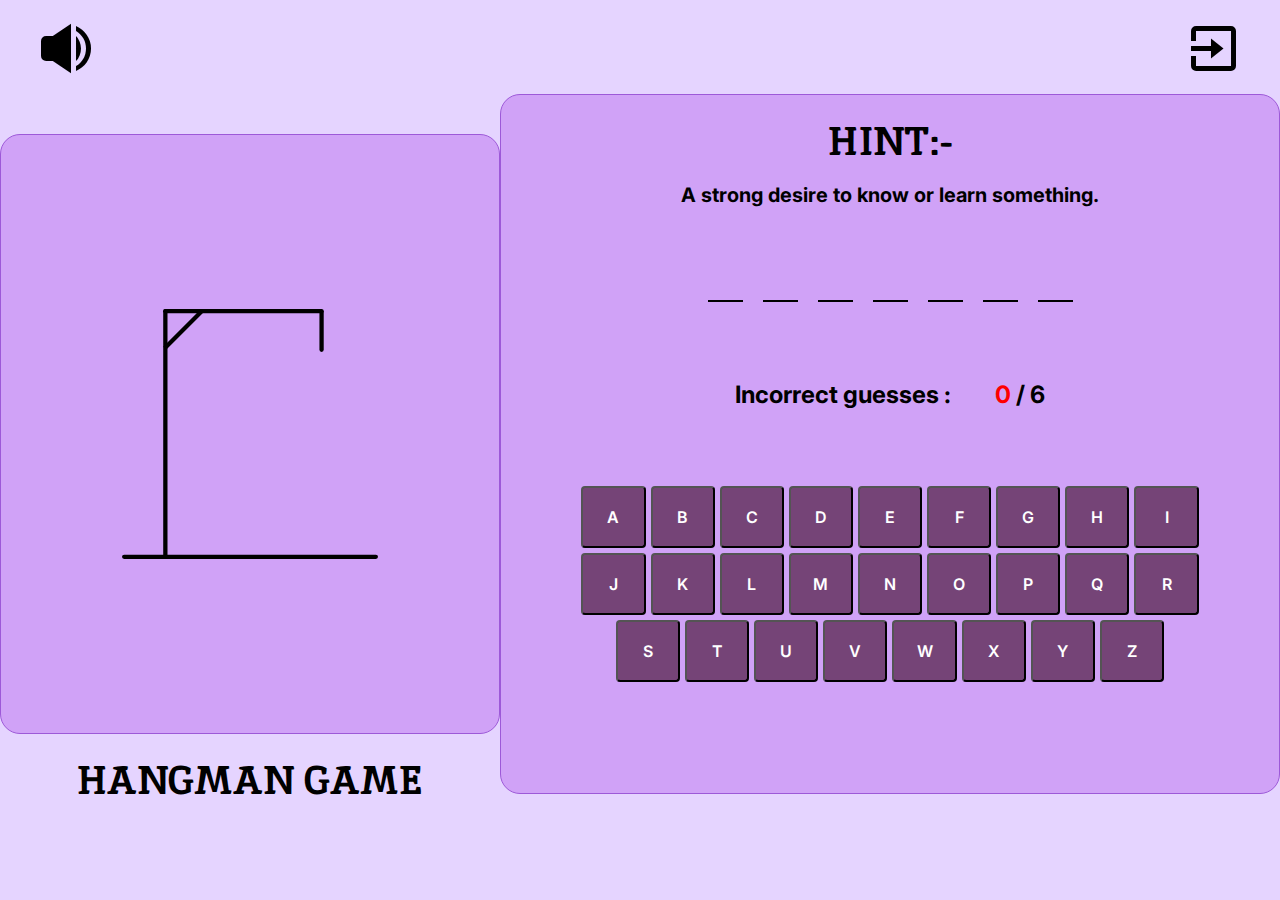
==== game.html @ b2bd3c47 "hangman game" ====
<!DOCTYPE html>
<html lang="en">
<head>
    <meta charset="UTF-8">
    <meta name="viewport" content="width=device-width, initial-scale=1.0">
    <title>Document</title>
    <link rel="stylesheet" href="./style.css">
    <link href='https://unpkg.com/boxicons@2.1.4/css/boxicons.min.css' rel='stylesheet'>
</head>
<body>

    <!-- result-page  -->


    <!-- wrong answer -->
    <div id="wrong-answer" class="result-pg">
        <div class="result">
            <img src="./images/lost.gif" alt="">
            <h1>YOU LOST !!</h1>
            <h2>Correct word was : <span id="answer">Curiosity</span></h2>
            <div class="result-option">
                <div>
                    <img class="replay-btn" src="./assets/play-button.png" alt="">
                    <h3>REPLAY</h3>
                </div>
                <div>
                    <img class="home-btn" src="./assets/exit.png" alt="">
                    <h3>MAIN PAGE</h3>
                </div>
                
            </div>
        </div>
    </div> 



    <!-- right answer -->
    <div id="right-answer" class="result-pg">
        <div class="result">
            <img src="./images/victory.gif" alt="">
            <h1>YOU  WON !!!</h1>
            <h2>You guessed the right word : <span id="answer">Curiosity</span></h2>
            <div class="result-option">
                <div>
                    <img class="replay-btn" src="./assets/play-button.png" alt="">
                    <h3>REPLAY</h3>
                </div>
                <div>
                    <img class="home-btn" src="./assets/exit.png" alt="">
                    <h3>MAIN PAGE</h3>
                </div>
            </div>
        </div>
    </div>

    






    <!--   main-page   -->
    <div class="container">
        <i class='bx bxs-volume-full'></i>
        <i class='bx bx-exit'></i>
        <div class="semi-container">
            <div>
                <div class=" box1 boxs">
                    <img src="./images/hangman-0.svg" alt="">
                </div>
                <h1>HANGMAN GAME</h1>

            </div>
            
            <div class=" box2 boxs">
                <h1>HINT:-</h1>
                <p id="hint-input">A strong desire to know or learn something.</p>
                <ul class="input-word">
                    <li class="letter"></li>
                    <li class="letter"></li>
                    <li class="letter"></li>
                    <li class="letter"></li>
                    <li class="letter"></li>
                    <li class="letter"></li>
                    <li class="letter"></li>
                </ul>
                <h2 class="chance-left">
                    Incorrect guesses :<span id="guess-left"> 0 </span> / 6
                </h2>
                <div class="keyboard">
                    <button>A</button><button>B</button><button>C</button><button>D</button><button>E</button><button>F</button><button>G</button><button>H</button><button>I</button><button>J</button><button>K</button><button>L</button><button>M</button><button>N</button><button>O</button><button>P</button><button>Q</button><button>R</button><button>S</button><button>T</button><button>U</button><button>V</button><button>W</button><button>X</button></button><button>Y</button><button>Z</button>
                    
                </div>
            </div>
        </div>
        
    </div> 
    <script src="./game.js"></script>

    
</body>
</html>
---- style.css ----
@import url('https://fonts.googleapis.com/css2?family=Inter:wght@300&display=swap');
@import url('https://fonts.googleapis.com/css2?family=Inika&display=swap');
*{
    margin: 0;
    padding: 0;
    box-sizing: border-box;
    font-family: 'Inter', sans-serif;
}
body{
    background-color:  #E5D4FF;
}
nav{
    background-color:  #D0A2F7;
    border-bottom:1px solid #a46cd6 ;
    color: black;
    width: 100vw;
    height: 80px;
    display: flex;
    justify-content: space-between;
    align-items: center;
    padding-inline: 5%;
}
.bx{
    padding: 10px;
}
.settings .bx{
    font-size: 40px;
    padding-inline: 2vw;
}

.light-theme{
    padding: 20px;
    font-size: 25px;
    display: flex;
}
.light-theme img{
    height: 40px;
}
#moon{
    padding: 5px;
    margin-left: 20px;
}
.logo{
    width: 430px;
    height: 430px;
    margin: auto;
    margin-top: 3vh;
    border-radius: 50%;
    border: 1px solid rgb(230, 169, 238);
}
.logo img{
    width: 100%;
    height: 100%;
    background-color: transparent;
    border-radius: 50%;
}
header h1{
    padding-top: 2vh;
    text-align: center;
    color: black;
    font-family: 'Inika', serif;
}
header .username{
    display: flex;
    justify-content: center ;
}
#edit-username{
    background-color:  #D0A2F7;
    border:1px solid #a46cd6 ;
    color: black;
    padding: 5px;
    margin-bottom: 6vh;
    padding-inline: 80px;
    font-size: 20px;
    margin-top: 20px;
    color: rgb(68, 66, 66);
    
}
.play-btn{
    display: flex;
    justify-content: center;
}
.bx-play-circle{
    font-size: 100px;
    color: black;
}
#play-border{
    background-color:  #D0A2F7;
    border:1px solid #a46cd6 ;
    height: 140px;
    width: 380px;
    margin: auto;
    border-radius: 20px;
    display: flex;
    align-items: center;
    justify-content: space-around;

}
#play-border img{
    height: 100px;
}
#play-border h1{
    font-size: 65px;
    font-weight:lighter;
    padding-bottom: 20px;
    font-family: 'Inika', serif;
    
}


 /* styling username input box */


.user-box-container{
    height: 100vh;
    width: 100vw;
    display: flex;
    justify-content: center;
    align-items: center;
    background-color: rgba(0, 0, 0, 0.788);
    position: absolute;
    display: none;
}
.user-box{
    width: 50vmax;
    height: 330px;
    display: flex;
    flex-direction: column;
    justify-content: space-around;
    background-color:  #D0A2F7;
    /* background-color:  rgba(255, 152, 255,0.753); */
    box-shadow: 0px 0px 10px 10px rgba(255, 101, 255, 0.753);
    padding-bottom: 30px;
    position: relative;
    border-radius: 10px;
}
.user-box label{
    text-align: center;
    padding: 15px;
    font-size: 40px;
}
.user-box input{
    width: 80%;
    height: 70px;
    margin-inline: 10%;
    border: 2px solid rgb(175, 175, 175);
    background-color: white;
    font-size: 25px;
    padding-left: 5%;
    border-radius: 10px;
    
}
#save{
    width: 80%;
    height: 70px;
    margin-inline: 10%;
    font-size: 25px;
    font-family: 'Inika', serif;
    border: 2px solid rgb(165, 165, 165);
    background-color:white;
    display: flex;
    align-items: center;
    justify-content: center;
    color: rgb(53, 51, 51);
    font-size: 45px;
    border-radius: 10px;
}
#cross-box{
    height: 60px;
    width: 80px;
    /* border: 1px solid #9453cc; */
    border-radius: 15%;
    position: absolute;
    top: 1vw;
    right: 1vw;
    /* background-color: #a46cd6; */
    background-color:  #E5D4FF;
    display: flex;
    align-items: center;
    justify-content: center;
    font-size: 35px;
}

/* styling game page */

.container{
    background-color:  #E5D4FF;
    height: 100vh;
    width: 100vw;
    display: flex;
    align-items: center;
    justify-content: center;
}
.container i{
    position: absolute;
    font-size: 60px;
    top: 1%;
}
.container .bxs-volume-full{
    left: 2%;
}
.container .bx-exit{
    right: 2%;
}
.semi-container{
    width: 100vw;
    display: flex;
    justify-content: space-around;
}
.boxs{
    border-radius: 20px;
    background-color:  #D0A2F7;
    border:1px solid #9d59d8 ;
    color: black;
}
.box1{
    height: 600px;
    width: 500px;
    margin-top: 40px;
    display: flex;
    align-items: center;
    justify-content: center;
    flex-wrap: wrap;

}
.box2{
    width: 900px;
    height: 700px;

}
.semi-container h1{
    text-align: center;
    padding-top: 20px;
    font-size: 40px;
    font-family: 'Inika', serif;
}
.box1 img{
    width: 20vw;
}
.box2 p{
    padding: 2%;
    font-size: 20px;
    font-weight: bold;
    text-align: center;
}
.chance-left{
    /* border: 2px solid red; */
    text-align: center;
}
.input-word{
    display: flex;
    justify-content: center;
    align-items: end;
    gap: 20px;
    list-style: none;
    /* border: 2px solid black; */
    margin-block: 10%;

}
.input-word .letter{
    border-bottom: 2px solid black;
    width: 35px;
    font-size: 25px;
    font-weight: 900;
    text-transform: uppercase;
    text-align: center; 
}

.keyboard {
    display: flex;  
    /* border: 2px solid red; */
    width: 80%;
    margin-inline: 10%;
    gap: 5px;   
    flex-wrap: wrap;   
    justify-content: center;
    margin-top: 10%;
    height: 28%;
    }
    
.keyboard button {
color: #fff;   
font-size: 1rem;   
font-weight: 600; 
cursor: pointer;   
outline: none;  
background:#754477; 
border-radius: 4px;
text-transform: uppercase;
width: calc(100% / 9 - 5px);
padding: 5px;
padding-block: 10px;
}














/* result page styling */

.result-pg{
    height: 100vh;
    width: 100vw;
    display: flex;
    justify-content: center;
    align-items: center;
    background-color: rgba(0, 0, 0, 0.788);
    position: absolute;
    display: none  ;
}
.result{
    width: 30vmax;
    height: 530px;
    background-color:  #D0A2F7;
    box-shadow: 0px 0px 10px 10px rgba(238, 21, 21, 0.753);
    padding-bottom: 30px;
    position: relative;
    border-radius: 10px;
}
.result img{
    height: 60%;
    width: 50%;
    margin-left: 25%;
}
.result h1{
    text-align: center;
    font-family: 'Inika', serif;
    padding-top: 5px;
    margin-left: 25px;
}
.result h2{
    text-align: center;
    margin-top: 5%;
}
h2 span{
    padding-left: 5%;
    color: red;
}
.result-option{
    padding-top: 5%;
    display: flex;
    align-items: center;
    justify-content: space-between;
    padding-inline: 5%;
}
.result-option img{
    height: 60px;
    width: 60px;
}
.result-option h3{
    padding-inline: 20px;
}

/* right answer result page */

#right-answer{
    display: none;
}
#right-answer span{
    color: rgb(13, 148, 13);
}
#right-answer .result{
    box-shadow: 0px 0px 10px 10px rgba(98, 245, 130, 0.753);
}







 


















/* styling instruction page */
.rule-page{
    height: 100vh;
    width: 100vw;
}
.heading-nav{
    width: 100vw;
    /* border: 2px solid red; */
    margin: auto;
    display: flex;
    justify-content: end;
    padding-block: 2vw;
    background-color:  #D0A2F7;
    position: relative;
}
.heading-nav .bx-info-circle {
    font-size: 90px;
    background-color:#E5D4FF;
    border: 1px solid  #D0A2F7;
    position: absolute;
    bottom:-6vh;
    left: 6vw;
}
.head{
  
    display: flex;
    justify-content: center;
    align-items: center;
    /* padding-inline: 5vw; */
    font-size: 70px;
    font-family: 'Inika', serif;

}
.exit{
    display: flex;
    flex-direction: column;
    justify-content: center;
    align-items: center;
}
.exit i{
    font-size: 70px;
}
.list-bx{
    border:1px solid #a46cd6 ;
    background-color:  #D0A2F7;
    border-radius: 30px;
    padding: 4vw;
    margin: 20px;
}
.info-box{
    margin-top: 15vh;
    padding-inline: 5vw;
}
.info-box .box{
    display: flex;
    justify-content: space-around;
    flex-wrap: wrap;
    font-size: 31px;
    width: 90vw;
    padding: 20px;
}
.info-box h1{
    border:1px solid #a46cd6 ;
    background-color:  #ae66e0;
    box-shadow: 0px 0px 10px 10px rgba(184, 47, 226, 0.753);
    padding: 1vw;
    border-radius: 20px;
    width: fit-content;
}
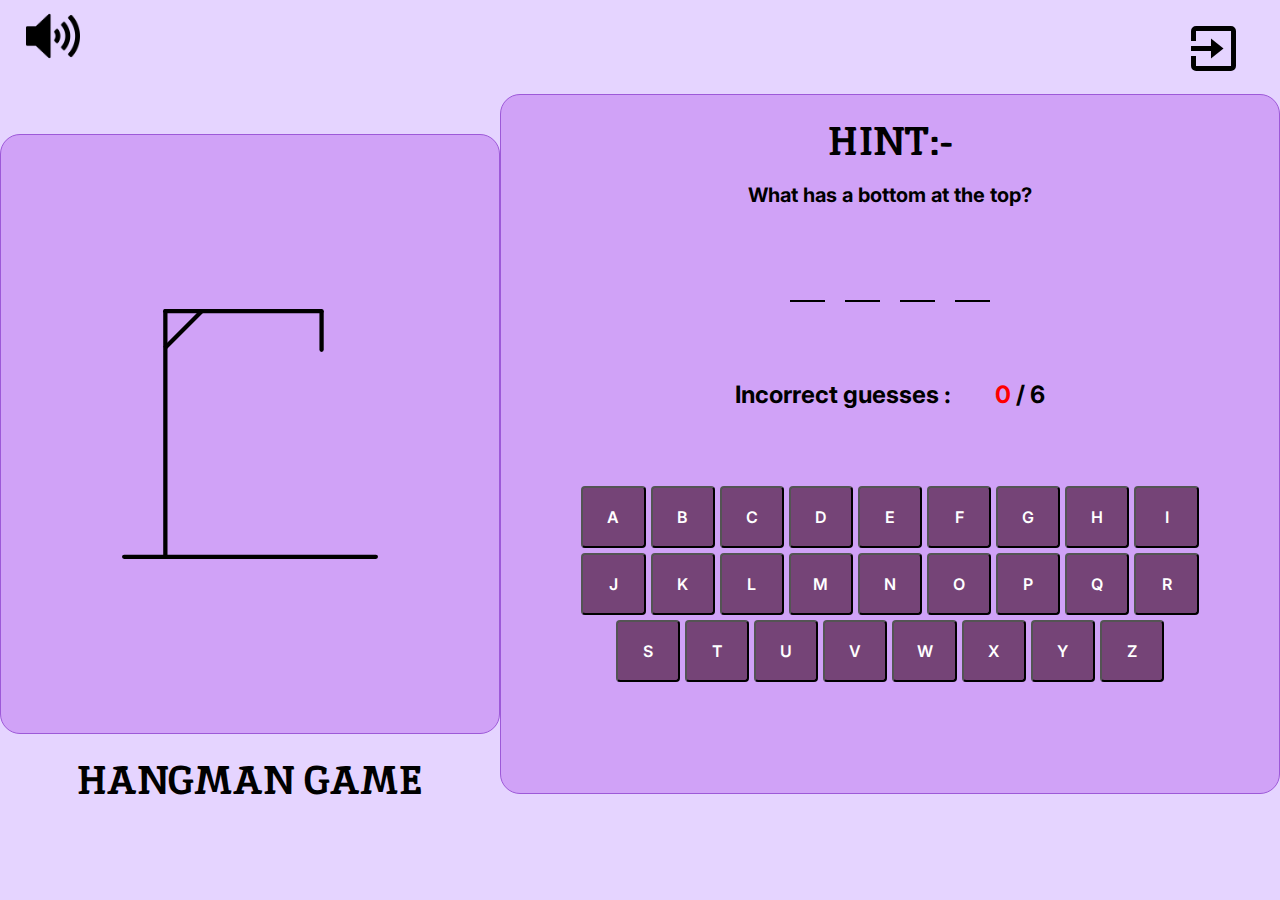
==== commit eb734b0d: "Functional HangMan" ====
--- a/game.html
+++ b/game.html
@@ -16,8 +16,8 @@
     <div id="wrong-answer" class="result-pg">
         <div class="result">
             <img src="./images/lost.gif" alt="">
-            <h1>YOU LOST !!</h1>
-            <h2>Correct word was : <span id="answer">Curiosity</span></h2>
+            <h1><span class="nameInResult">YOU</span> LOST !!</h1>
+            <h2>Correct word was : <span class="rightanswer">Curiosity</span></h2>
             <div class="result-option">
                 <div>
                     <img class="replay-btn" src="./assets/play-button.png" alt="">
@@ -38,8 +38,8 @@
     <div id="right-answer" class="result-pg">
         <div class="result">
             <img src="./images/victory.gif" alt="">
-            <h1>YOU  WON !!!</h1>
-            <h2>You guessed the right word : <span id="answer">Curiosity</span></h2>
+            <h1><span class="nameInResult">YOU</span> WON !!!</h1>
+            <h2>You guessed the right word : <span class="rightanswer">Curiosity</span></h2>
             <div class="result-option">
                 <div>
                     <img class="replay-btn" src="./assets/play-button.png" alt="">
@@ -62,12 +62,12 @@
 
     <!--   main-page   -->
     <div class="container">
-        <i class='bx bxs-volume-full'></i>
+        <img id="game-music" src="./assets/volume.png" alt="">
         <i class='bx bx-exit'></i>
         <div class="semi-container">
             <div>
                 <div class=" box1 boxs">
-                    <img src="./images/hangman-0.svg" alt="">
+                    <img id="hangman" src="./images/hangman-0.svg" alt="">
                 </div>
                 <h1>HANGMAN GAME</h1>
 
@@ -75,22 +75,16 @@
             
             <div class=" box2 boxs">
                 <h1>HINT:-</h1>
-                <p id="hint-input">A strong desire to know or learn something.</p>
+                <p id="hint-input"></p>
                 <ul class="input-word">
-                    <li class="letter"></li>
-                    <li class="letter"></li>
-                    <li class="letter"></li>
-                    <li class="letter"></li>
-                    <li class="letter"></li>
-                    <li class="letter"></li>
-                    <li class="letter"></li>
+                  
+            
+                
                 </ul>
                 <h2 class="chance-left">
                     Incorrect guesses :<span id="guess-left"> 0 </span> / 6
                 </h2>
                 <div class="keyboard">
-                    <button>A</button><button>B</button><button>C</button><button>D</button><button>E</button><button>F</button><button>G</button><button>H</button><button>I</button><button>J</button><button>K</button><button>L</button><button>M</button><button>N</button><button>O</button><button>P</button><button>Q</button><button>R</button><button>S</button><button>T</button><button>U</button><button>V</button><button>W</button><button>X</button></button><button>Y</button><button>Z</button>
-                    
                 </div>
             </div>
         </div>
--- a/style.css
+++ b/style.css
@@ -27,18 +27,27 @@
     font-size: 40px;
     padding-inline: 2vw;
 }
-
+#sound-icon{
+    padding: 10px;
+    height: 60px;
+    padding-inline: 2vw;
+    
+    position: relative;
+    bottom: -14px;
+}
 .light-theme{
     padding: 20px;
     font-size: 25px;
     display: flex;
 }
 .light-theme img{
-    height: 40px;
+    height: 50px;
 }
 #moon{
     padding: 5px;
     margin-left: 20px;
+    border-radius: 50%;
+    background-color: rgba(54, 53, 53, 0.3);
 }
 .logo{
     width: 430px;
@@ -76,6 +85,9 @@
     color: rgb(68, 66, 66);
     
 }
+#edit-username:hover{
+    cursor: pointer;
+}
 .play-btn{
     display: flex;
     justify-content: center;
@@ -83,6 +95,9 @@
 .bx-play-circle{
     font-size: 100px;
     color: black;
+}
+#play-border:hover{
+    cursor: pointer;
 }
 #play-border{
     background-color:  #D0A2F7;
@@ -184,7 +199,6 @@
 /* styling game page */
 
 .container{
-    background-color:  #E5D4FF;
     height: 100vh;
     width: 100vw;
     display: flex;
@@ -196,7 +210,10 @@
     font-size: 60px;
     top: 1%;
 }
-.container .bxs-volume-full{
+#game-music{
+    height: 54px;
+    position: absolute;
+    top: 1%;
     left: 2%;
 }
 .container .bx-exit{
@@ -292,14 +309,11 @@
 padding-block: 10px;
 }
 
-
-
-
-
-
-
-
-
+.keyboard button:hover{
+    background:#502352;
+    cursor: pointer;
+
+}
 
 
 
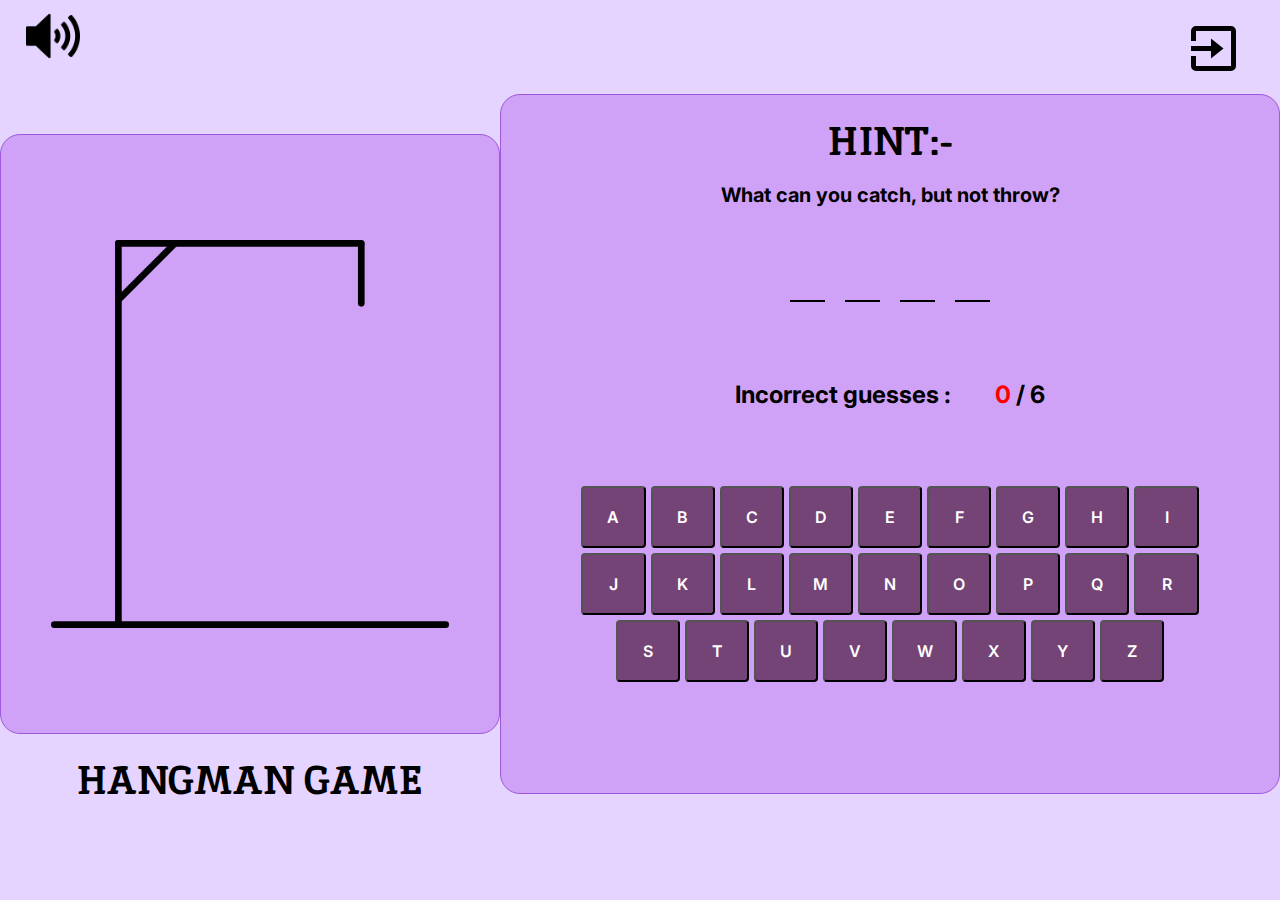
==== commit 48bf59be: "HANGMAN GAME" ====
--- a/game.html
+++ b/game.html
@@ -65,7 +65,7 @@
         <img id="game-music" src="./assets/volume.png" alt="">
         <i class='bx bx-exit'></i>
         <div class="semi-container">
-            <div>
+            <div class="edith1">
                 <div class=" box1 boxs">
                     <img id="hangman" src="./images/hangman-0.svg" alt="">
                 </div>
--- a/style.css
+++ b/style.css
@@ -237,8 +237,6 @@
     display: flex;
     align-items: center;
     justify-content: center;
-    flex-wrap: wrap;
-
 }
 .box2{
     width: 900px;
@@ -252,7 +250,7 @@
     font-family: 'Inika', serif;
 }
 .box1 img{
-    width: 20vw;
+    width: 80%;
 }
 .box2 p{
     padding: 2%;
@@ -320,7 +318,6 @@
 
 
 /* result page styling */
-
 .result-pg{
     height: 100vh;
     width: 100vw;
@@ -385,31 +382,6 @@
 #right-answer .result{
     box-shadow: 0px 0px 10px 10px rgba(98, 245, 130, 0.753);
 }
-
-
-
-
-
-
-
- 
-
-
-
-
-
-
-
-
-
-
-
-
-
-
-
-
-
 
 /* styling instruction page */
 .rule-page{
@@ -482,3 +454,38 @@
 }
 
 
+@media only screen and (max-width: 600px){
+    .logo{
+        height: 300px;
+        width: 300px;
+    }
+    #play-border{
+        width: 320px;
+    }
+    .result{
+        width: 100vw;
+    }
+    .semi-container{
+        flex-direction: column;
+    }
+    .box1{
+        height: 30vh;
+        width: 260px;
+        margin:auto;
+        margin-top: 50px;
+    }
+    .box2{
+        width: 98vw;
+        height: 54vh;
+        margin:auto;
+    }
+    .edith1 h1{
+        font-size: 28px;
+
+    }
+    .keyboard {
+        width: 100%;
+        margin: 0%;
+    }
+}
+
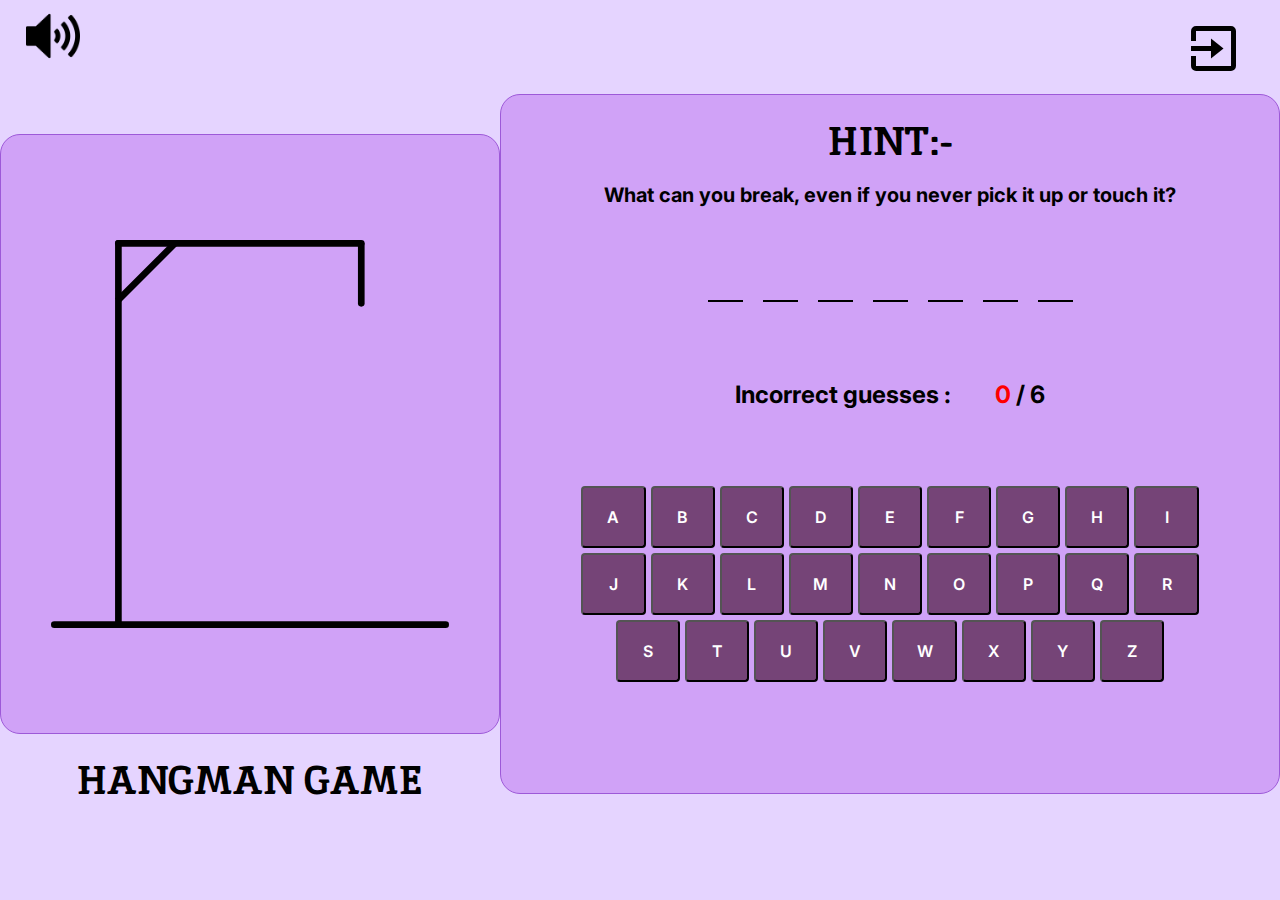
==== commit ecc03b7c: "functional Hangman" ====
--- a/game.html
+++ b/game.html
@@ -16,7 +16,7 @@
     <div id="wrong-answer" class="result-pg">
         <div class="result">
             <img src="./images/lost.gif" alt="">
-            <h1><span class="nameInResult">YOU</span> LOST !!</h1>
+            <h1><span class="nameInResult">YOU</span>LOST !!</h1>
             <h2>Correct word was : <span class="rightanswer">Curiosity</span></h2>
             <div class="result-option">
                 <div>
@@ -27,7 +27,6 @@
                     <img class="home-btn" src="./assets/exit.png" alt="">
                     <h3>MAIN PAGE</h3>
                 </div>
-                
             </div>
         </div>
     </div> 
--- a/style.css
+++ b/style.css
@@ -141,7 +141,7 @@
     height: 330px;
     display: flex;
     flex-direction: column;
-    justify-content: space-around;
+    justify-content: space-between;
     background-color:  #D0A2F7;
     /* background-color:  rgba(255, 152, 255,0.753); */
     box-shadow: 0px 0px 10px 10px rgba(255, 101, 255, 0.753);
@@ -151,12 +151,13 @@
 }
 .user-box label{
     text-align: center;
-    padding: 15px;
-    font-size: 40px;
+    padding: 5px;
+    font-size: 32px;
+    font-family: 'Inika', serif;
 }
 .user-box input{
     width: 80%;
-    height: 70px;
+    height: 80px;
     margin-inline: 10%;
     border: 2px solid rgb(175, 175, 175);
     background-color: white;
@@ -166,6 +167,7 @@
     
 }
 #save{
+    margin-top: 20px;
     width: 80%;
     height: 70px;
     margin-inline: 10%;
@@ -179,6 +181,9 @@
     color: rgb(53, 51, 51);
     font-size: 45px;
     border-radius: 10px;
+}
+#save:hover{
+    cursor: pointer;
 }
 #cross-box{
     height: 60px;
@@ -186,8 +191,8 @@
     /* border: 1px solid #9453cc; */
     border-radius: 15%;
     position: absolute;
-    top: 1vw;
-    right: 1vw;
+    top: 1vh;
+    right: 1vh;
     /* background-color: #a46cd6; */
     background-color:  #E5D4FF;
     display: flex;
@@ -487,5 +492,7 @@
         width: 100%;
         margin: 0%;
     }
-}
-
+    .info-box .box{
+        font-size: 26px;
+    }
+}
